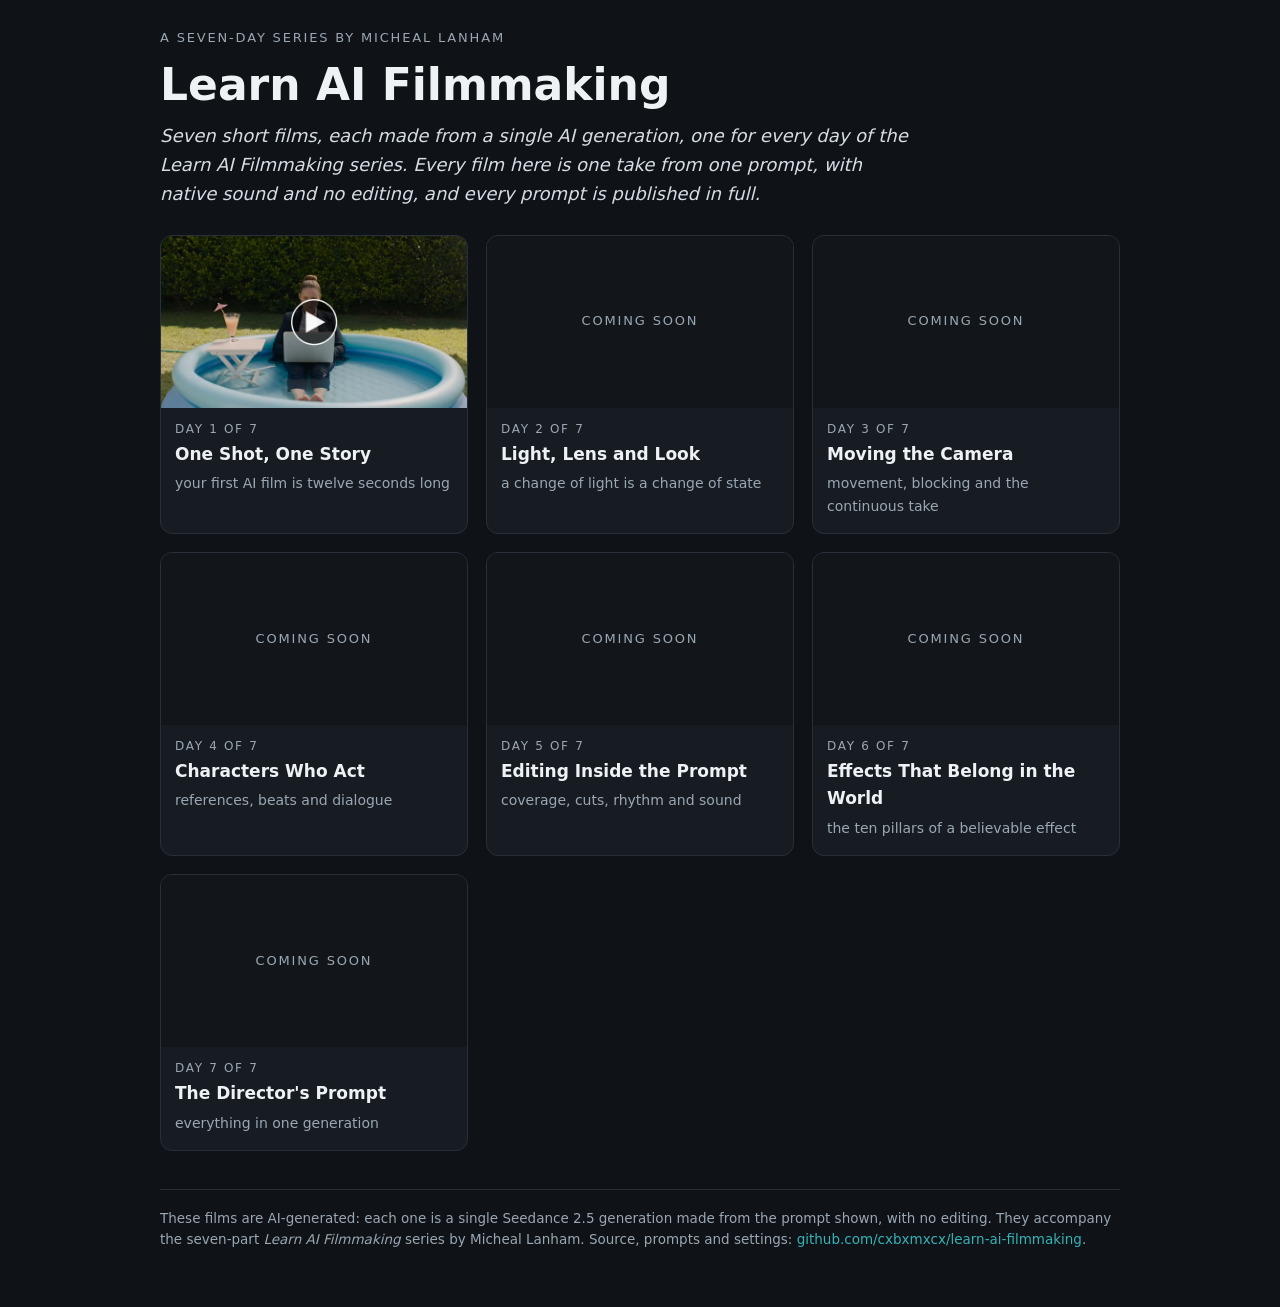
==== docs/index.html @ 1f4c3204 "Day 1: One Shot, One Story (film, watch page, prompts) First film of the Learn AI Filmmaking series:" ====
<!doctype html><html lang="en"><head><meta charset="utf-8"><meta name="viewport" content="width=device-width,initial-scale=1"><title>Learn AI Filmmaking: seven prompts, seven films</title><meta name="description" content="Seven short films, each made from a single AI generation, one for every day of the Learn AI Filmmaking series."><meta property="og:title" content="Learn AI Filmmaking: seven prompts, seven films"><meta property="og:description" content="Seven short films, each made from a single AI generation, one for every day of the Learn AI Filmmaking series."><meta property="og:url" content="https://cxbxmxcx.github.io/learn-ai-filmmaking/"><meta property="og:site_name" content="Learn AI Filmmaking"><meta property="og:image" content="https://cxbxmxcx.github.io/learn-ai-filmmaking/posters/day-1-one-shot-one-story.jpg"><meta name="twitter:card" content="summary_large_image"><link rel="stylesheet" href="assets/site.css"></head><body><div class="wrap"><div class="kicker">A seven-day series by Micheal Lanham</div><h1>Learn AI Filmmaking</h1><p class="logline">Seven short films, each made from a single AI generation, one for every day of the Learn AI Filmmaking series. Every film here is one take from one prompt, with native sound and no editing, and every prompt is published in full.</p><div class="grid"><a class="card" href="day-1-one-shot-one-story/"><img src="posters/day-1-one-shot-one-story-play.jpg" alt="A frame from One Shot, One Story" loading="lazy"><div class="txt"><div class="day">Day 1 of 7</div><div class="ttl">One Shot, One Story</div><div class="sub">your first AI film is twelve seconds long</div></div></a><div class="card"><div class="soon">Coming soon</div><div class="txt"><div class="day">Day 2 of 7</div><div class="ttl">Light, Lens and Look</div><div class="sub">a change of light is a change of state</div></div></div><div class="card"><div class="soon">Coming soon</div><div class="txt"><div class="day">Day 3 of 7</div><div class="ttl">Moving the Camera</div><div class="sub">movement, blocking and the continuous take</div></div></div><div class="card"><div class="soon">Coming soon</div><div class="txt"><div class="day">Day 4 of 7</div><div class="ttl">Characters Who Act</div><div class="sub">references, beats and dialogue</div></div></div><div class="card"><div class="soon">Coming soon</div><div class="txt"><div class="day">Day 5 of 7</div><div class="ttl">Editing Inside the Prompt</div><div class="sub">coverage, cuts, rhythm and sound</div></div></div><div class="card"><div class="soon">Coming soon</div><div class="txt"><div class="day">Day 6 of 7</div><div class="ttl">Effects That Belong in the World</div><div class="sub">the ten pillars of a believable effect</div></div></div><div class="card"><div class="soon">Coming soon</div><div class="txt"><div class="day">Day 7 of 7</div><div class="ttl">The Director&#x27;s Prompt</div><div class="sub">everything in one generation</div></div></div></div><footer>These films are AI-generated: each one is a single Seedance 2.5 generation made from the prompt shown, with no editing. They accompany the seven-part <em>Learn AI Filmmaking</em> series by Micheal Lanham. Source, prompts and settings: <a href="https://github.com/cxbxmxcx/learn-ai-filmmaking">github.com/cxbxmxcx/learn-ai-filmmaking</a>.</footer></div></body></html>
---- docs/assets/site.css ----
:root { --bg:#0f1216; --panel:#171c22; --line:#27303a; --ink:#eef2f5; --dim:#9aa7b3; --teal:#35b3b6; }
* { box-sizing:border-box; }
body { margin:0; background:var(--bg); color:var(--ink); font:16px/1.6 system-ui,-apple-system,"Segoe UI",Roboto,sans-serif; }
a { color:var(--teal); text-decoration:none; } a:hover { text-decoration:underline; }
.wrap { max-width:1000px; margin:0 auto; padding-inline:20px; padding-block:28px 56px; }
.kicker { font-size:13px; letter-spacing:.14em; text-transform:uppercase; color:var(--dim); }
h1 { font-size:clamp(28px,5vw,44px); line-height:1.12; margin:.25em 0 .3em; }
.logline { font-size:18px; color:#d5dde4; font-style:italic; margin:0 0 22px; max-width:760px; }
video { display:block; width:100%; height:auto; aspect-ratio:16/9; background:#000; border-radius:10px; border:1px solid var(--line); }
.chips { display:flex; flex-wrap:wrap; gap:8px; margin:16px 0 26px; padding:0; list-style:none; }
.chips li { font-size:13px; color:var(--dim); border:1px solid var(--line); border-radius:999px; padding:4px 12px; background:var(--panel); }
.cta { display:inline-block; margin:0 12px 10px 0; padding:9px 16px; border-radius:8px; background:var(--teal); color:#062a2b; font-weight:600; }
.cta.ghost { background:transparent; color:var(--teal); border:1px solid var(--teal); }
details { margin-top:26px; border:1px solid var(--line); border-radius:10px; background:var(--panel); }
summary { cursor:pointer; padding:14px 18px; font-weight:600; }
pre { margin:0; padding:4px 18px 18px; white-space:pre-wrap; word-wrap:break-word; font:13.5px/1.6 ui-monospace,Consolas,monospace; color:#cfd8df; }
.nav { display:flex; justify-content:space-between; gap:16px; margin-top:30px; font-size:15px; }
footer { margin-top:38px; padding-top:18px; border-top:1px solid var(--line); color:var(--dim); font-size:13.5px; }
.grid { display:grid; grid-template-columns:repeat(auto-fill,minmax(280px,1fr)); gap:18px; margin-top:26px; }
.card { border:1px solid var(--line); border-radius:12px; overflow:hidden; background:var(--panel); color:inherit; display:block; }
.card:hover { border-color:var(--teal); text-decoration:none; }
.card img, .card .soon { display:block; width:100%; aspect-ratio:16/9; object-fit:cover; }
.card .soon { display:flex; align-items:center; justify-content:center; color:var(--dim); font-size:13px; letter-spacing:.14em; text-transform:uppercase; background:#12161b; }
.card .txt { padding:12px 14px 16px; } .card .day { font-size:12px; letter-spacing:.14em; text-transform:uppercase; color:var(--dim); }
.card .ttl { font-weight:650; font-size:17px; margin-top:2px; } .card .sub { color:var(--dim); font-size:14px; margin-top:4px; }
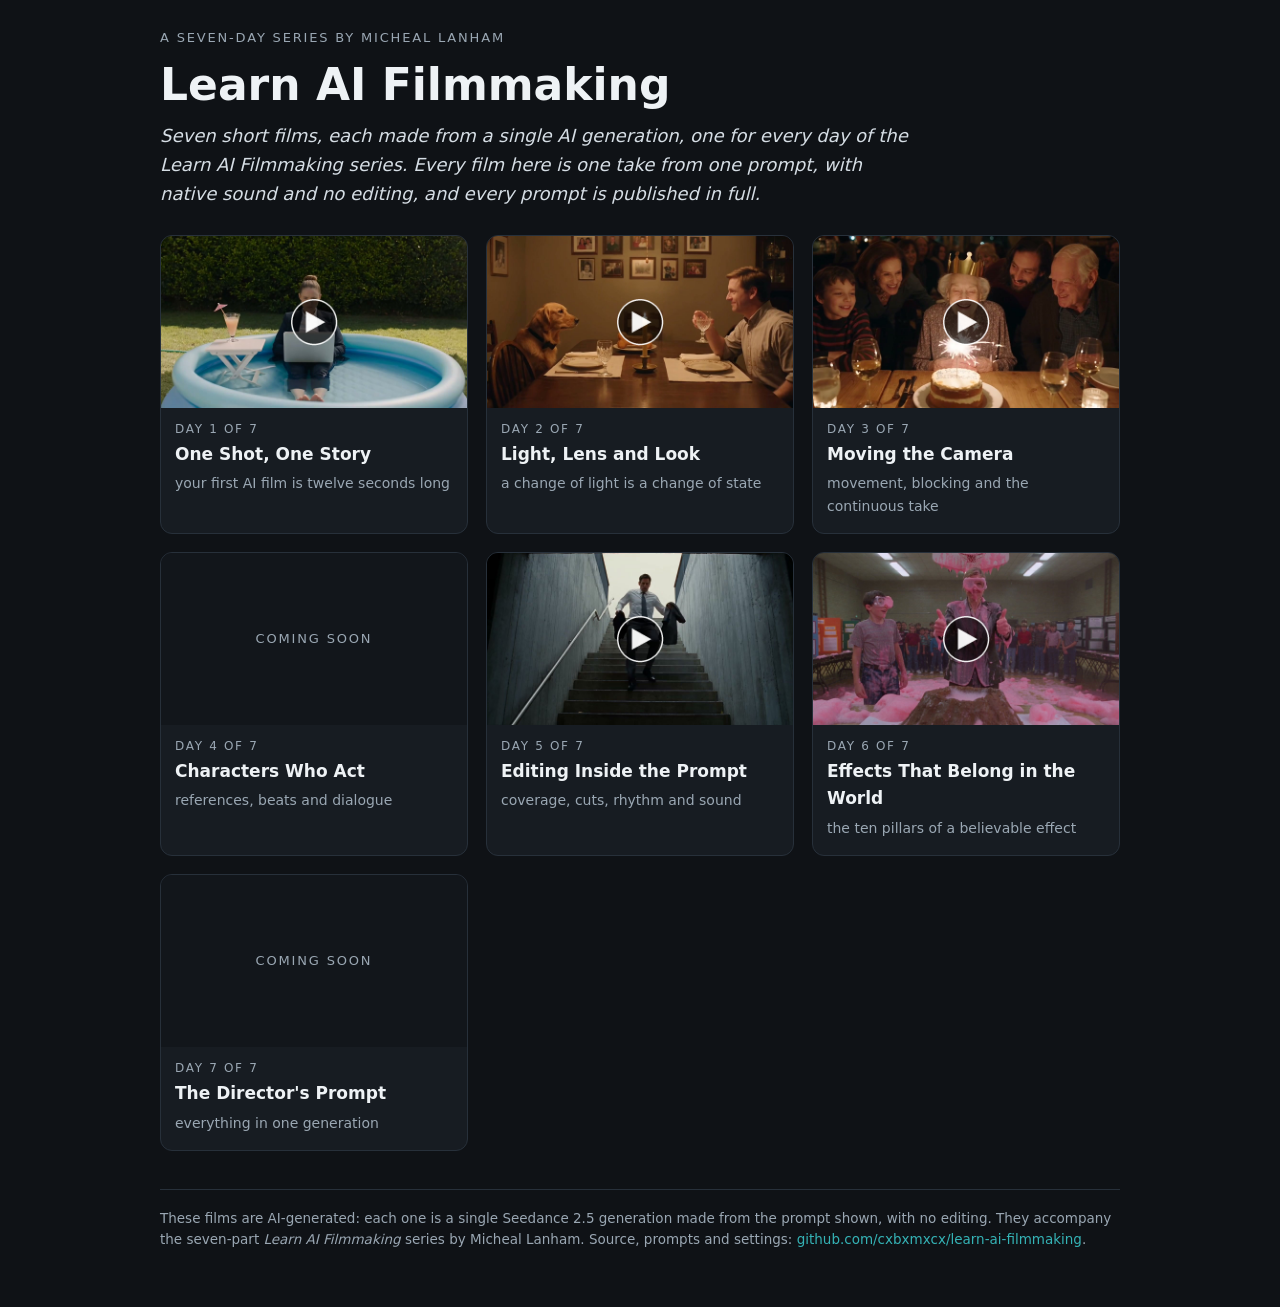
==== commit 5e8cf26c: "Days 2, 3, 5 and 6: films, watch pages and prompts Light, Lens and Look (15 s), Moving the Camera (2" ====
--- a/docs/index.html
+++ b/docs/index.html
@@ -1 +1 @@
-<!doctype html><html lang="en"><head><meta charset="utf-8"><meta name="viewport" content="width=device-width,initial-scale=1"><title>Learn AI Filmmaking: seven prompts, seven films</title><meta name="description" content="Seven short films, each made from a single AI generation, one for every day of the Learn AI Filmmaking series."><meta property="og:title" content="Learn AI Filmmaking: seven prompts, seven films"><meta property="og:description" content="Seven short films, each made from a single AI generation, one for every day of the Learn AI Filmmaking series."><meta property="og:url" content="https://cxbxmxcx.github.io/learn-ai-filmmaking/"><meta property="og:site_name" content="Learn AI Filmmaking"><meta property="og:image" content="https://cxbxmxcx.github.io/learn-ai-filmmaking/posters/day-1-one-shot-one-story.jpg"><meta name="twitter:card" content="summary_large_image"><link rel="stylesheet" href="assets/site.css"></head><body><div class="wrap"><div class="kicker">A seven-day series by Micheal Lanham</div><h1>Learn AI Filmmaking</h1><p class="logline">Seven short films, each made from a single AI generation, one for every day of the Learn AI Filmmaking series. Every film here is one take from one prompt, with native sound and no editing, and every prompt is published in full.</p><div class="grid"><a class="card" href="day-1-one-shot-one-story/"><img src="posters/day-1-one-shot-one-story-play.jpg" alt="A frame from One Shot, One Story" loading="lazy"><div class="txt"><div class="day">Day 1 of 7</div><div class="ttl">One Shot, One Story</div><div class="sub">your first AI film is twelve seconds long</div></div></a><div class="card"><div class="soon">Coming soon</div><div class="txt"><div class="day">Day 2 of 7</div><div class="ttl">Light, Lens and Look</div><div class="sub">a change of light is a change of state</div></div></div><div class="card"><div class="soon">Coming soon</div><div class="txt"><div class="day">Day 3 of 7</div><div class="ttl">Moving the Camera</div><div class="sub">movement, blocking and the continuous take</div></div></div><div class="card"><div class="soon">Coming soon</div><div class="txt"><div class="day">Day 4 of 7</div><div class="ttl">Characters Who Act</div><div class="sub">references, beats and dialogue</div></div></div><div class="card"><div class="soon">Coming soon</div><div class="txt"><div class="day">Day 5 of 7</div><div class="ttl">Editing Inside the Prompt</div><div class="sub">coverage, cuts, rhythm and sound</div></div></div><div class="card"><div class="soon">Coming soon</div><div class="txt"><div class="day">Day 6 of 7</div><div class="ttl">Effects That Belong in the World</div><div class="sub">the ten pillars of a believable effect</div></div></div><div class="card"><div class="soon">Coming soon</div><div class="txt"><div class="day">Day 7 of 7</div><div class="ttl">The Director&#x27;s Prompt</div><div class="sub">everything in one generation</div></div></div></div><footer>These films are AI-generated: each one is a single Seedance 2.5 generation made from the prompt shown, with no editing. They accompany the seven-part <em>Learn AI Filmmaking</em> series by Micheal Lanham. Source, prompts and settings: <a href="https://github.com/cxbxmxcx/learn-ai-filmmaking">github.com/cxbxmxcx/learn-ai-filmmaking</a>.</footer></div></body></html>+<!doctype html><html lang="en"><head><meta charset="utf-8"><meta name="viewport" content="width=device-width,initial-scale=1"><title>Learn AI Filmmaking: seven prompts, seven films</title><meta name="description" content="Seven short films, each made from a single AI generation, one for every day of the Learn AI Filmmaking series."><meta property="og:title" content="Learn AI Filmmaking: seven prompts, seven films"><meta property="og:description" content="Seven short films, each made from a single AI generation, one for every day of the Learn AI Filmmaking series."><meta property="og:url" content="https://cxbxmxcx.github.io/learn-ai-filmmaking/"><meta property="og:site_name" content="Learn AI Filmmaking"><meta property="og:image" content="https://cxbxmxcx.github.io/learn-ai-filmmaking/posters/day-1-one-shot-one-story.jpg"><meta name="twitter:card" content="summary_large_image"><link rel="stylesheet" href="assets/site.css"></head><body><div class="wrap"><div class="kicker">A seven-day series by Micheal Lanham</div><h1>Learn AI Filmmaking</h1><p class="logline">Seven short films, each made from a single AI generation, one for every day of the Learn AI Filmmaking series. Every film here is one take from one prompt, with native sound and no editing, and every prompt is published in full.</p><div class="grid"><a class="card" href="day-1-one-shot-one-story/"><img src="posters/day-1-one-shot-one-story-play.jpg" alt="A frame from One Shot, One Story" loading="lazy"><div class="txt"><div class="day">Day 1 of 7</div><div class="ttl">One Shot, One Story</div><div class="sub">your first AI film is twelve seconds long</div></div></a><a class="card" href="day-2-light-lens-and-look/"><img src="posters/day-2-light-lens-and-look-play.jpg" alt="A frame from Light, Lens and Look" loading="lazy"><div class="txt"><div class="day">Day 2 of 7</div><div class="ttl">Light, Lens and Look</div><div class="sub">a change of light is a change of state</div></div></a><a class="card" href="day-3-moving-the-camera/"><img src="posters/day-3-moving-the-camera-play.jpg" alt="A frame from Moving the Camera" loading="lazy"><div class="txt"><div class="day">Day 3 of 7</div><div class="ttl">Moving the Camera</div><div class="sub">movement, blocking and the continuous take</div></div></a><div class="card"><div class="soon">Coming soon</div><div class="txt"><div class="day">Day 4 of 7</div><div class="ttl">Characters Who Act</div><div class="sub">references, beats and dialogue</div></div></div><a class="card" href="day-5-editing-inside-the-prompt/"><img src="posters/day-5-editing-inside-the-prompt-play.jpg" alt="A frame from Editing Inside the Prompt" loading="lazy"><div class="txt"><div class="day">Day 5 of 7</div><div class="ttl">Editing Inside the Prompt</div><div class="sub">coverage, cuts, rhythm and sound</div></div></a><a class="card" href="day-6-effects-that-belong-in-the-world/"><img src="posters/day-6-effects-that-belong-in-the-world-play.jpg" alt="A frame from Effects That Belong in the World" loading="lazy"><div class="txt"><div class="day">Day 6 of 7</div><div class="ttl">Effects That Belong in the World</div><div class="sub">the ten pillars of a believable effect</div></div></a><div class="card"><div class="soon">Coming soon</div><div class="txt"><div class="day">Day 7 of 7</div><div class="ttl">The Director&#x27;s Prompt</div><div class="sub">everything in one generation</div></div></div></div><footer>These films are AI-generated: each one is a single Seedance 2.5 generation made from the prompt shown, with no editing. They accompany the seven-part <em>Learn AI Filmmaking</em> series by Micheal Lanham. Source, prompts and settings: <a href="https://github.com/cxbxmxcx/learn-ai-filmmaking">github.com/cxbxmxcx/learn-ai-filmmaking</a>.</footer></div></body></html>
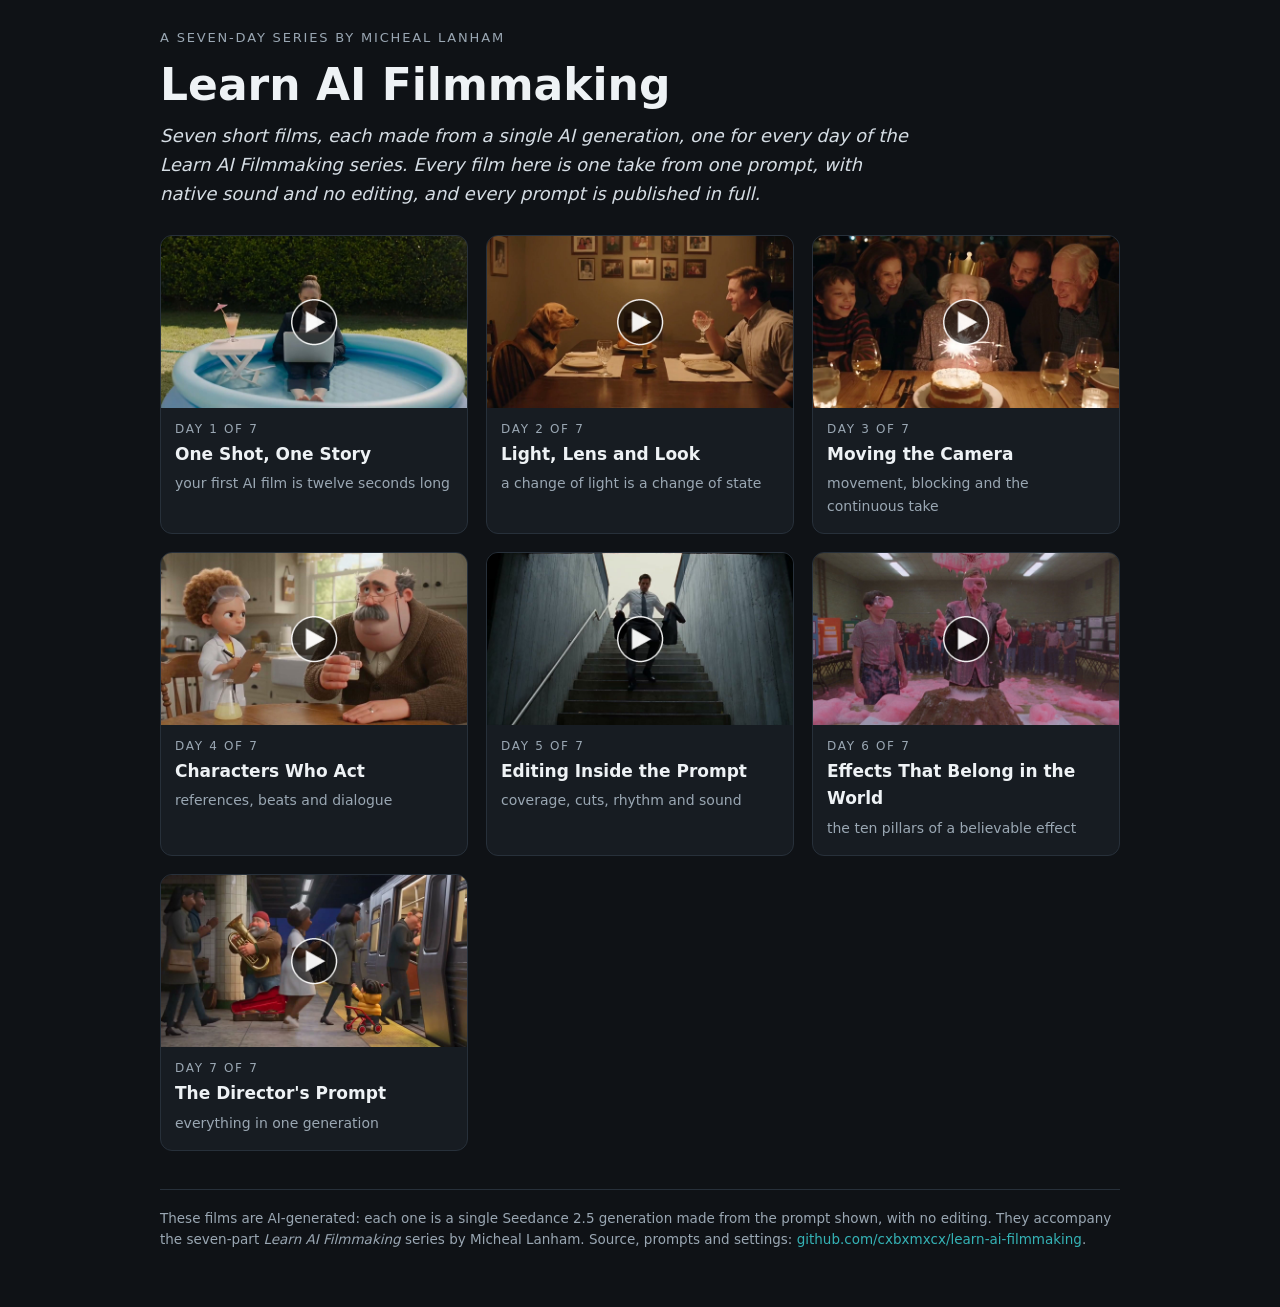
==== commit 5edb8e93: "Days 4 and 7: films, watch pages, prompts and character references Characters Who Act (25 s) and The" ====
--- a/docs/index.html
+++ b/docs/index.html
@@ -1 +1 @@
-<!doctype html><html lang="en"><head><meta charset="utf-8"><meta name="viewport" content="width=device-width,initial-scale=1"><title>Learn AI Filmmaking: seven prompts, seven films</title><meta name="description" content="Seven short films, each made from a single AI generation, one for every day of the Learn AI Filmmaking series."><meta property="og:title" content="Learn AI Filmmaking: seven prompts, seven films"><meta property="og:description" content="Seven short films, each made from a single AI generation, one for every day of the Learn AI Filmmaking series."><meta property="og:url" content="https://cxbxmxcx.github.io/learn-ai-filmmaking/"><meta property="og:site_name" content="Learn AI Filmmaking"><meta property="og:image" content="https://cxbxmxcx.github.io/learn-ai-filmmaking/posters/day-1-one-shot-one-story.jpg"><meta name="twitter:card" content="summary_large_image"><link rel="stylesheet" href="assets/site.css"></head><body><div class="wrap"><div class="kicker">A seven-day series by Micheal Lanham</div><h1>Learn AI Filmmaking</h1><p class="logline">Seven short films, each made from a single AI generation, one for every day of the Learn AI Filmmaking series. Every film here is one take from one prompt, with native sound and no editing, and every prompt is published in full.</p><div class="grid"><a class="card" href="day-1-one-shot-one-story/"><img src="posters/day-1-one-shot-one-story-play.jpg" alt="A frame from One Shot, One Story" loading="lazy"><div class="txt"><div class="day">Day 1 of 7</div><div class="ttl">One Shot, One Story</div><div class="sub">your first AI film is twelve seconds long</div></div></a><a class="card" href="day-2-light-lens-and-look/"><img src="posters/day-2-light-lens-and-look-play.jpg" alt="A frame from Light, Lens and Look" loading="lazy"><div class="txt"><div class="day">Day 2 of 7</div><div class="ttl">Light, Lens and Look</div><div class="sub">a change of light is a change of state</div></div></a><a class="card" href="day-3-moving-the-camera/"><img src="posters/day-3-moving-the-camera-play.jpg" alt="A frame from Moving the Camera" loading="lazy"><div class="txt"><div class="day">Day 3 of 7</div><div class="ttl">Moving the Camera</div><div class="sub">movement, blocking and the continuous take</div></div></a><div class="card"><div class="soon">Coming soon</div><div class="txt"><div class="day">Day 4 of 7</div><div class="ttl">Characters Who Act</div><div class="sub">references, beats and dialogue</div></div></div><a class="card" href="day-5-editing-inside-the-prompt/"><img src="posters/day-5-editing-inside-the-prompt-play.jpg" alt="A frame from Editing Inside the Prompt" loading="lazy"><div class="txt"><div class="day">Day 5 of 7</div><div class="ttl">Editing Inside the Prompt</div><div class="sub">coverage, cuts, rhythm and sound</div></div></a><a class="card" href="day-6-effects-that-belong-in-the-world/"><img src="posters/day-6-effects-that-belong-in-the-world-play.jpg" alt="A frame from Effects That Belong in the World" loading="lazy"><div class="txt"><div class="day">Day 6 of 7</div><div class="ttl">Effects That Belong in the World</div><div class="sub">the ten pillars of a believable effect</div></div></a><div class="card"><div class="soon">Coming soon</div><div class="txt"><div class="day">Day 7 of 7</div><div class="ttl">The Director&#x27;s Prompt</div><div class="sub">everything in one generation</div></div></div></div><footer>These films are AI-generated: each one is a single Seedance 2.5 generation made from the prompt shown, with no editing. They accompany the seven-part <em>Learn AI Filmmaking</em> series by Micheal Lanham. Source, prompts and settings: <a href="https://github.com/cxbxmxcx/learn-ai-filmmaking">github.com/cxbxmxcx/learn-ai-filmmaking</a>.</footer></div></body></html>+<!doctype html><html lang="en"><head><meta charset="utf-8"><meta name="viewport" content="width=device-width,initial-scale=1"><title>Learn AI Filmmaking: seven prompts, seven films</title><meta name="description" content="Seven short films, each made from a single AI generation, one for every day of the Learn AI Filmmaking series."><meta property="og:title" content="Learn AI Filmmaking: seven prompts, seven films"><meta property="og:description" content="Seven short films, each made from a single AI generation, one for every day of the Learn AI Filmmaking series."><meta property="og:url" content="https://cxbxmxcx.github.io/learn-ai-filmmaking/"><meta property="og:site_name" content="Learn AI Filmmaking"><meta property="og:image" content="https://cxbxmxcx.github.io/learn-ai-filmmaking/posters/day-1-one-shot-one-story.jpg"><meta name="twitter:card" content="summary_large_image"><link rel="stylesheet" href="assets/site.css"></head><body><div class="wrap"><div class="kicker">A seven-day series by Micheal Lanham</div><h1>Learn AI Filmmaking</h1><p class="logline">Seven short films, each made from a single AI generation, one for every day of the Learn AI Filmmaking series. Every film here is one take from one prompt, with native sound and no editing, and every prompt is published in full.</p><div class="grid"><a class="card" href="day-1-one-shot-one-story/"><img src="posters/day-1-one-shot-one-story-play.jpg" alt="A frame from One Shot, One Story" loading="lazy"><div class="txt"><div class="day">Day 1 of 7</div><div class="ttl">One Shot, One Story</div><div class="sub">your first AI film is twelve seconds long</div></div></a><a class="card" href="day-2-light-lens-and-look/"><img src="posters/day-2-light-lens-and-look-play.jpg" alt="A frame from Light, Lens and Look" loading="lazy"><div class="txt"><div class="day">Day 2 of 7</div><div class="ttl">Light, Lens and Look</div><div class="sub">a change of light is a change of state</div></div></a><a class="card" href="day-3-moving-the-camera/"><img src="posters/day-3-moving-the-camera-play.jpg" alt="A frame from Moving the Camera" loading="lazy"><div class="txt"><div class="day">Day 3 of 7</div><div class="ttl">Moving the Camera</div><div class="sub">movement, blocking and the continuous take</div></div></a><a class="card" href="day-4-characters-who-act/"><img src="posters/day-4-characters-who-act-play.jpg" alt="A frame from Characters Who Act" loading="lazy"><div class="txt"><div class="day">Day 4 of 7</div><div class="ttl">Characters Who Act</div><div class="sub">references, beats and dialogue</div></div></a><a class="card" href="day-5-editing-inside-the-prompt/"><img src="posters/day-5-editing-inside-the-prompt-play.jpg" alt="A frame from Editing Inside the Prompt" loading="lazy"><div class="txt"><div class="day">Day 5 of 7</div><div class="ttl">Editing Inside the Prompt</div><div class="sub">coverage, cuts, rhythm and sound</div></div></a><a class="card" href="day-6-effects-that-belong-in-the-world/"><img src="posters/day-6-effects-that-belong-in-the-world-play.jpg" alt="A frame from Effects That Belong in the World" loading="lazy"><div class="txt"><div class="day">Day 6 of 7</div><div class="ttl">Effects That Belong in the World</div><div class="sub">the ten pillars of a believable effect</div></div></a><a class="card" href="day-7-the-director-s-prompt/"><img src="posters/day-7-the-director-s-prompt-play.jpg" alt="A frame from The Director&#x27;s Prompt" loading="lazy"><div class="txt"><div class="day">Day 7 of 7</div><div class="ttl">The Director&#x27;s Prompt</div><div class="sub">everything in one generation</div></div></a></div><footer>These films are AI-generated: each one is a single Seedance 2.5 generation made from the prompt shown, with no editing. They accompany the seven-part <em>Learn AI Filmmaking</em> series by Micheal Lanham. Source, prompts and settings: <a href="https://github.com/cxbxmxcx/learn-ai-filmmaking">github.com/cxbxmxcx/learn-ai-filmmaking</a>.</footer></div></body></html>
